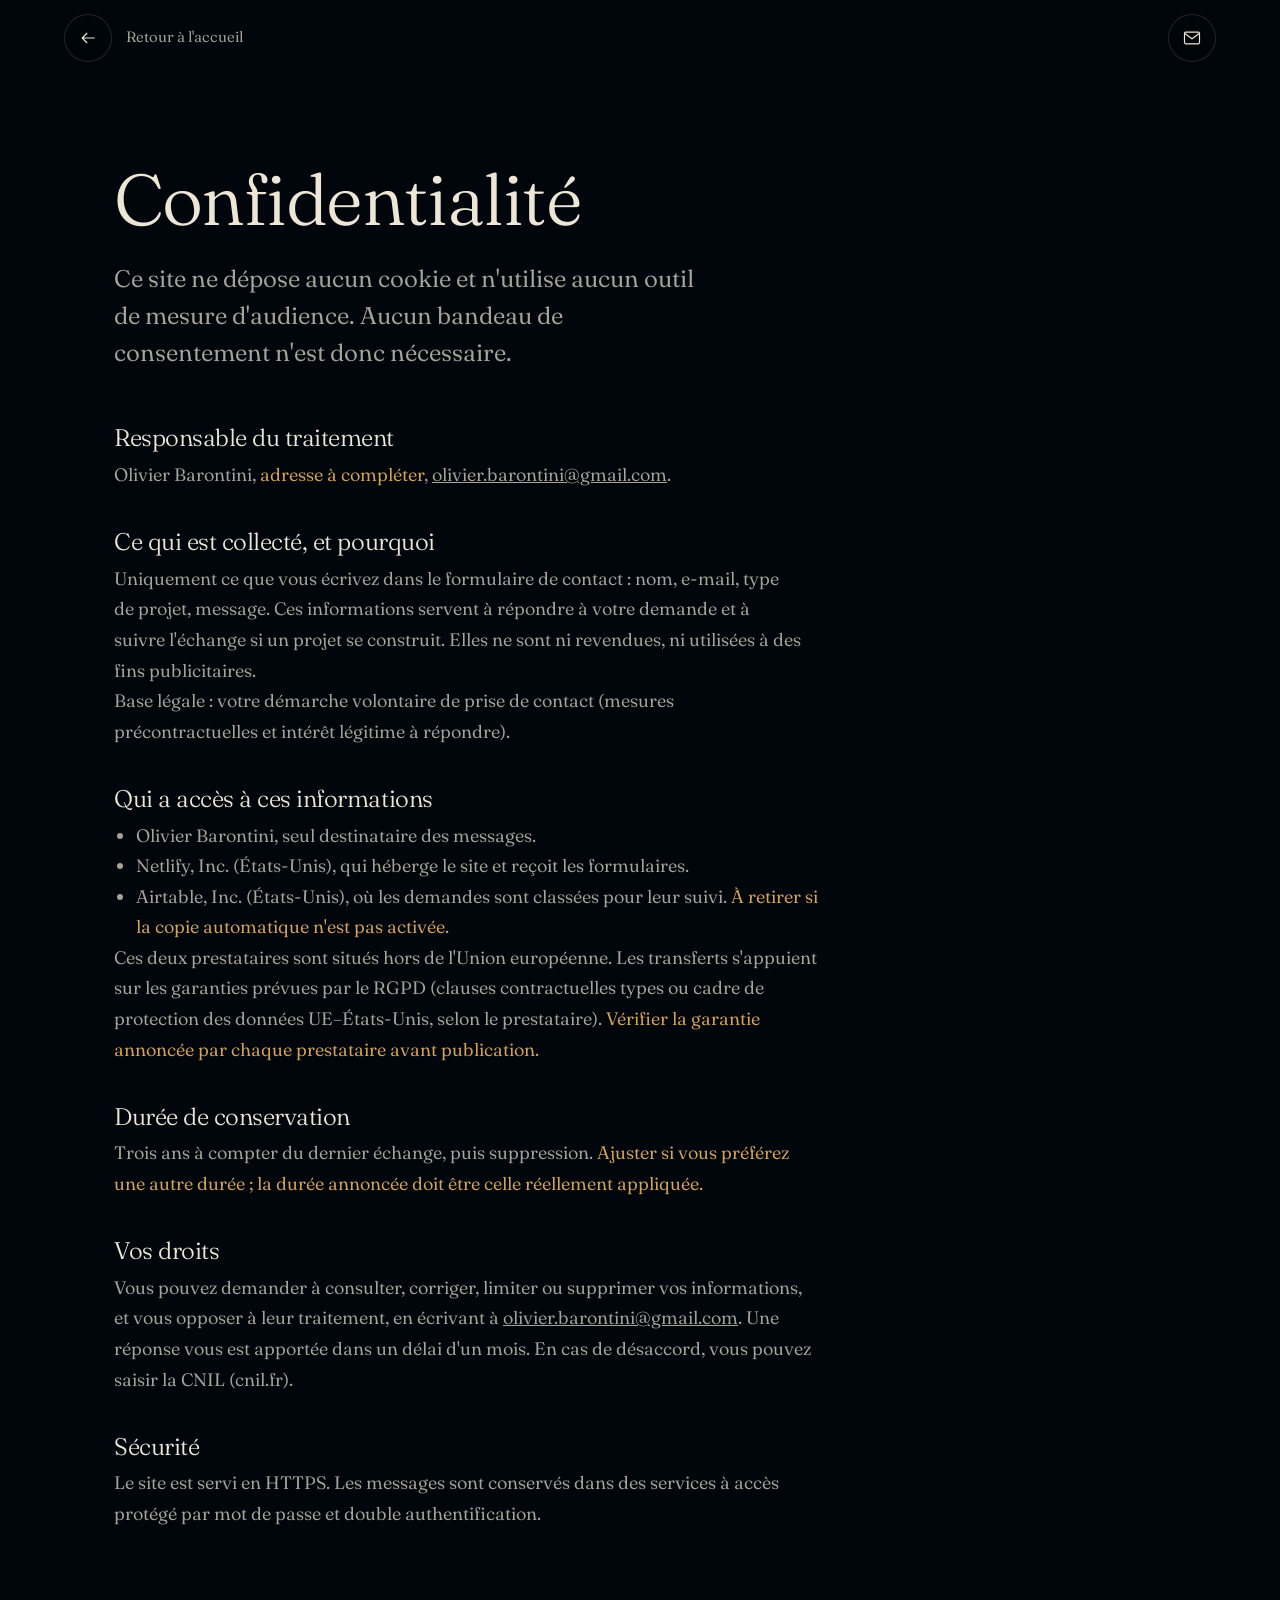
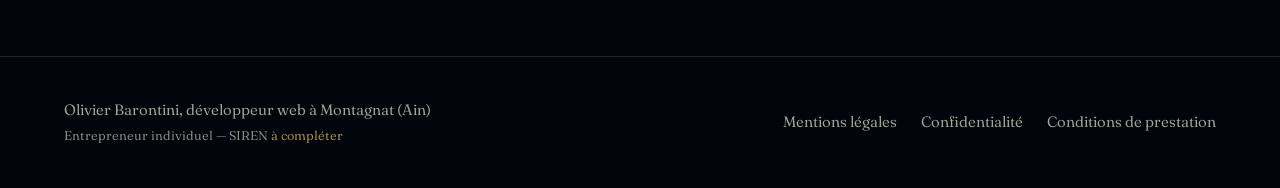
==== confidentialite/index.html @ 4375a680 "v21 : hero, navigation mobile/tablette, invitations vers le formulaire" ====
<!doctype html>
<html lang="fr">
<head>
<meta charset="utf-8">
<meta name="viewport" content="width=device-width, initial-scale=1, viewport-fit=cover">
<title>Confidentialité · Olivier Barontini</title>
<meta name="description" content="Ce que deviennent les informations envoyées par le formulaire de contact.">
<meta name="theme-color" content="#00060B">
<link rel="icon" href="/favicon.svg" type="image/svg+xml">
<link rel="preload" href="/assets/fonts/fraunces-var.woff2" as="font" type="font/woff2" crossorigin>
<script src="/assets/js/motion-flag.js"></script>
<link rel="stylesheet" href="/assets/css/tokens.css">
<link rel="stylesheet" href="/assets/css/base.css">
<link rel="stylesheet" href="/assets/css/cursor.css">
<link rel="stylesheet" href="/assets/css/scenes.css">
<link rel="stylesheet" href="/assets/css/pages.css">
</head>
<body>
<a class="skip-link" href="#contenu">Aller au contenu</a>

<!-- Barre fixe des pages secondaires : retour à gauche, contact à droite. -->
<header class="page-bar">
  <a class="action" href="/"><span class="action-icon" aria-hidden="true"><svg viewBox="0 0 24 24" fill="none" stroke="currentColor" stroke-width="1.4"><path d="M20 12H5M11 6l-6 6 6 6"/></svg></span><span class="action-label">Retour à l'accueil</span></a>
  <a class="icon-link" href="/#contact" aria-label="Me contacter"><svg viewBox="0 0 24 24" fill="none" stroke="currentColor" stroke-width="1.4" aria-hidden="true"><rect x="3" y="5" width="18" height="14" rx="1.5"/><path d="M3.5 6.5 12 13l8.5-6.5"/></svg></a>
</header>

<main id="contenu" tabindex="-1" class="page">
  <h1>Confidentialité</h1>
  <p class="lead">Ce site ne dépose aucun cookie et n'utilise aucun outil de mesure d'audience. Aucun bandeau de consentement n'est donc nécessaire.</p>
  <div class="prose">
    <section>
      <h2>Responsable du traitement</h2>
      <p>Olivier Barontini, <span class="todo">adresse à compléter</span>, <a href="mailto:olivier.barontini@gmail.com">olivier.barontini@gmail.com</a>.</p>
    </section>
    <section>
      <h2>Ce qui est collecté, et pourquoi</h2>
      <p>Uniquement ce que vous écrivez dans le formulaire de contact&nbsp;: nom, e-mail, type de projet, message. Ces informations servent à répondre à votre demande et à suivre l'échange si un projet se construit. Elles ne sont ni revendues, ni utilisées à des fins publicitaires.</p>
      <p>Base légale&nbsp;: votre démarche volontaire de prise de contact (mesures précontractuelles et intérêt légitime à répondre).</p>
    </section>
    <section>
      <h2>Qui a accès à ces informations</h2>
      <ul>
        <li>Olivier Barontini, seul destinataire des messages.</li>
        <li>Netlify, Inc. (États-Unis), qui héberge le site et reçoit les formulaires.</li>
        <li>Airtable, Inc. (États-Unis), où les demandes sont classées pour leur suivi. <span class="todo">À retirer si la copie automatique n'est pas activée.</span></li>
      </ul>
      <p>Ces deux prestataires sont situés hors de l'Union européenne. Les transferts s'appuient sur les garanties prévues par le RGPD (clauses contractuelles types ou cadre de protection des données UE–États-Unis, selon le prestataire). <span class="todo">Vérifier la garantie annoncée par chaque prestataire avant publication.</span></p>
    </section>
    <section>
      <h2>Durée de conservation</h2>
      <p>Trois ans à compter du dernier échange, puis suppression. <span class="todo">Ajuster si vous préférez une autre durée&nbsp;; la durée annoncée doit être celle réellement appliquée.</span></p>
    </section>
    <section>
      <h2>Vos droits</h2>
      <p>Vous pouvez demander à consulter, corriger, limiter ou supprimer vos informations, et vous opposer à leur traitement, en écrivant à <a href="mailto:olivier.barontini@gmail.com">olivier.barontini@gmail.com</a>. Une réponse vous est apportée dans un délai d'un mois. En cas de désaccord, vous pouvez saisir la CNIL (cnil.fr).</p>
    </section>
    <section>
      <h2>Sécurité</h2>
      <p>Le site est servi en HTTPS. Les messages sont conservés dans des services à accès protégé par mot de passe et double authentification.</p>
    </section>
  </div>
</main>

<footer class="site-footer">
  <!-- Identité légale : à compléter dès l'obtention du SIREN. -->
  <p>Olivier Barontini, développeur web à Montagnat (Ain)<br>
  <small>Entrepreneur individuel — SIREN <span class="todo">à compléter</span></small></p>
  <nav aria-label="Informations légales">
    <ul>
      <li><a href="/mentions-legales/">Mentions légales</a></li>
      <li><a href="/confidentialite/">Confidentialité</a></li>
      <li><a href="/cgv/">Conditions de prestation</a></li>
    </ul>
  </nav>
</footer>
<script src="/assets/js/cursor.js" defer></script>
</body>
</html>
---- assets/css/tokens.css ----
/* ==========================================================================
   TOKENS — la seule source des couleurs, typos et espacements du site.
   Aucune valeur en dur ailleurs : pour changer une couleur, c'est ici.

   Palette tirée de l'image des Moires elle-même :
   --night est la couleur exacte du ciel de l'image (#00060B, mesurée),
   pour que la photo du Hero se fonde dans la page sans bord visible.
   ========================================================================== */
@font-face{
  font-family:'Fraunces';
  src:url('/assets/fonts/fraunces-var.woff2') format('woff2-variations');
  font-weight:100 900;
  font-style:normal;
  font-display:swap;
}

:root{
  color-scheme:dark;

  /* Couleurs */
  --night:#00060B;        /* fond : le ciel de l'image */
  --deep:#08121A;         /* surfaces légèrement relevées (champs, cadres) */
  --parchment:#EDE6D6;    /* texte principal — contraste 16:1 sur --night */
  --mist:#A7A398;         /* texte secondaire — contraste 8:1 sur --night */
  --thread:#D6A35A;       /* le fil doré : accent unique du site */
  --ember:#FFD89A;        /* la lueur au bout du fil (focus, état actif) */

  --thread-rgb:214,163,90;
  --parchment-rgb:237,230,214;
  --line:rgba(var(--parchment-rgb),.14);

  /* Typographie : une seule famille (Fraunces, auto-hébergée),
     déclinée en graisses et en tailles. */
  --serif:'Fraunces',Georgia,'Iowan Old Style','Times New Roman',serif;

  --fs-small:0.9375rem;                       /* 15px */
  --fs-body:1.125rem;                         /* 18px */
  --fs-lead:clamp(1.25rem,1.1rem + .6vw,1.5rem);
  --fs-h2:clamp(2rem,1.4rem + 2.6vw,3.5rem);
  --fs-h1:clamp(2.4rem,1.6rem + 3.6vw,4.75rem);
  --fs-statement:clamp(2.4rem,1.3rem + 4.2vw,5rem);

  /* Espaces : de la respiration avant tout */
  --gutter:clamp(22px,5vw,72px);
  --rail-space:clamp(22px,5vw,72px);         /* recalculé en desktop (voir thread.css) */
  --scene-pad:clamp(88px,14vh,160px);
  --measure:34ch;                             /* longueur de ligne des textes courts */

  /* Mouvement : une seule courbe partout, pour la cohérence */
  --ease:cubic-bezier(.22,.61,.24,1);
  --slow:1.1s;
  --fast:.25s;
}
---- assets/css/base.css ----
/* ==========================================================================
   BASE — reset léger, typographie par défaut, utilitaires partagés.
   ========================================================================== */
*,*::before,*::after{ box-sizing:border-box; }

html{
  background:var(--night);
  -webkit-text-size-adjust:100%;
  scroll-behavior:smooth;
}
/* Très grands écrans (à partir de 1920 px) : tout le site est en rem,
   on agrandit donc la taille de base, doucement, jusqu'à 130 %.
   Sans cela, sur un écran 2560 px, textes et marges restent à l'échelle
   d'un portable et flottent dans le vide. */
@media (min-width:1920px){
  html{ font-size:min(calc(100% + (100vw - 1920px) / 128), 130%); }
}
/* Sur grand écran, chaque scène « s'aimante » doucement en haut de l'écran.
   « proximity » et non « mandatory » : le scroll reste libre, on ne force
   jamais la personne à s'arrêter quelque part. */
@media (min-width:900px){
  html{ scroll-snap-type:y proximity; }
}

body{
  margin:0;
  background:var(--night);
  color:var(--parchment);
  font-family:var(--serif);
  font-size:var(--fs-body);
  font-weight:360;
  line-height:1.7;
  font-optical-sizing:auto;
  -webkit-font-smoothing:antialiased;
  text-rendering:optimizeLegibility;
}

h1,h2,h3{ margin:0; font-weight:320; line-height:1.05; letter-spacing:-.02em; text-wrap:balance; }
p{ margin:0; text-wrap:pretty; }
img{ display:block; max-width:100%; height:auto; }
a{ color:inherit; }
ul,ol{ margin:0; padding:0; list-style:none; }

/* Focus visible partout, jamais supprimé : une lueur, comme le bout du fil. */
:focus-visible{
  outline:2px solid var(--ember);
  outline-offset:4px;
  border-radius:2px;
}

/* Lien d'évitement : premier élément atteignable au clavier. */
.skip-link{
  position:absolute; left:16px; top:-100px; z-index:100;
  padding:10px 16px; background:var(--parchment); color:var(--night);
  text-decoration:none; border-radius:4px;
}
.skip-link:focus{ top:16px; }

/* Texte réservé aux lecteurs d'écran. */
.sr-only{
  position:absolute; width:1px; height:1px; padding:0; margin:-1px;
  overflow:hidden; clip:rect(0 0 0 0); white-space:nowrap; border:0;
}

/* Étiquette discrète au-dessus d'un contenu : petite, en couleur du fil,
   en casse normale (pas de capitales espacées). */
.kicker{
  font-weight:400; line-height:1.5; letter-spacing:0;
  font-size:var(--fs-small);
  color:var(--thread);
  margin-bottom:1.1rem;
}

.lead{ font-size:var(--fs-lead); line-height:1.55; color:var(--mist); max-width:var(--measure); }

/* Bouton-icône : cercle fin, icône au trait. Toujours un nom accessible
   (aria-label) puisque l'icône seule n'a pas de texte. */
.icon-link{
  display:inline-grid; place-items:center;
  width:48px; height:48px;
  border-radius:50%;
  color:var(--parchment);
  box-shadow:inset 0 0 0 1px var(--line);
  transition:box-shadow var(--fast) var(--ease), color var(--fast) var(--ease);
}
.icon-link svg{ width:20px; height:20px; }
.icon-link:hover{ color:var(--ember); box-shadow:inset 0 0 0 1px rgba(var(--thread-rgb),.7); }

.icon-row{ display:flex; flex-wrap:wrap; gap:12px; }

/* Bouton principal : un seul style d'action, sobre. */
.btn{
  display:inline-flex; align-items:center; gap:.6em;
  min-height:48px; padding:0 1.5em;
  border:0; border-radius:999px;
  background:var(--parchment); color:var(--night);
  font:inherit; font-size:var(--fs-small); font-weight:500;
  text-decoration:none; cursor:pointer;
  transition:background var(--fast) var(--ease);
}
.btn:hover{ background:var(--ember); }
.btn svg{ width:18px; height:18px; }

@media (prefers-reduced-motion:reduce){
  html{ scroll-behavior:auto; }
  *,*::before,*::after{ transition-duration:.01ms !important; animation-duration:.01ms !important; animation-iteration-count:1 !important; }
}

/* Lien d'action : le cercle fin des débuts, accompagné d'un mot discret.
   - Le cercle garde l'élégance minimaliste de la première version.
   - Le mot, petit et en couleur secondaire, dit ce qui va se passer :
     un visiteur novice n'a plus à deviner (test du 22/09).
   - Au survol, le cercle s'allume, la flèche avance, le mot se souligne
     d'un fil doré qui se tire de gauche à droite. */
.action-row{ display:flex; flex-wrap:wrap; gap:14px 32px; }
.action{
  display:inline-flex; align-items:center; gap:14px;
  min-height:48px;
  color:var(--mist); text-decoration:none;
  font-size:var(--fs-small);
}
.action-icon{
  display:grid; place-items:center; flex:none;
  width:48px; height:48px; border-radius:50%;
  color:var(--parchment);
  box-shadow:inset 0 0 0 1px var(--line);
  transition:box-shadow var(--fast) var(--ease), color var(--fast) var(--ease);
}
.action-icon svg{ width:20px; height:20px; transition:transform var(--fast) var(--ease); }
.action-label{
  padding-bottom:2px;
  background:linear-gradient(var(--thread),var(--thread)) left bottom / 0 1px no-repeat;
  transition:background-size .45s var(--ease), color var(--fast) var(--ease);
}
.action:hover .action-icon,
.action:focus-visible .action-icon{ color:var(--ember); box-shadow:inset 0 0 0 1px rgba(var(--thread-rgb),.8); }
.action:hover .action-icon svg{ transform:translateX(2px); }
.action:hover .action-label,
.action:focus-visible .action-label{ color:var(--parchment); background-size:100% 1px; }
---- assets/css/cursor.css ----
/* ==========================================================================
   CURSEUR — un point de lumière, comme celui d'où part le fil du Hero.

   Actif uniquement avec une souris (pointeur précis + survol possible) et
   si le mouvement est autorisé : cursor.js pose alors .has-cursor sur <html>.
   Sur tactile, au clavier, en mouvement réduit ou en mode contraste élevé,
   le curseur système reste en place. Dans les champs de saisie, le curseur
   texte natif revient toujours : on ne gêne jamais la saisie.
   ========================================================================== */
.cursor{ display:none; }

.has-cursor,
.has-cursor a,
.has-cursor button,
.has-cursor label{ cursor:none; }
.has-cursor input,
.has-cursor textarea{ cursor:text; }

.has-cursor .cursor{
  display:block;
  position:fixed; z-index:200; left:0; top:0;
  pointer-events:none;
  /* --cx / --cy écrits par cursor.js */
  transform:translate3d(var(--cx,-100px),var(--cy,-100px),0);
}

/* Le point : un cœur chaud et un halo doux. */
.cursor-dot{
  position:absolute; left:-4px; top:-4px;
  width:8px; height:8px; border-radius:50%;
  background:var(--ember);
  box-shadow:0 0 10px 2px rgba(var(--thread-rgb),.85), 0 0 28px 8px rgba(var(--thread-rgb),.35);
  transition:transform var(--fast) var(--ease), opacity var(--fast) var(--ease);
}
/* L'anneau : n'apparaît que sur un élément cliquable. */
.cursor-ring{
  position:absolute; left:-22px; top:-22px;
  width:44px; height:44px; border-radius:50%;
  box-shadow:inset 0 0 0 1px rgba(var(--thread-rgb),.8);
  opacity:0; transform:scale(.4);
  transition:transform .3s var(--ease), opacity .3s var(--ease);
}
.cursor.is-link .cursor-ring{ opacity:1; transform:scale(1); }
.cursor.is-link .cursor-dot{ transform:scale(.6); }
.cursor.is-text .cursor-dot,
.cursor.is-out .cursor-dot{ opacity:0; }
.cursor.is-down .cursor-ring{ transform:scale(.8); }

@media (forced-colors:active){
  .cursor{ display:none !important; }
  .has-cursor, .has-cursor *{ cursor:auto !important; }
}
---- assets/css/scenes.css ----
/* ==========================================================================
   SCÈNES — chaque section de l'accueil occupe un écran et porte une seule
   idée. Mise en page commune ici, puis une règle par type de scène.
   ========================================================================== */
.scene{
  min-height:100svh;
  display:grid; align-content:center;
  padding:var(--scene-pad) var(--gutter) var(--scene-pad) var(--rail-space);
  scroll-snap-align:start;
}
/* :where() = spécificité nulle : les classes (.kicker, .proof-statement)
   gardent toujours la main sur cette taille par défaut. */
:where(.scene) h2{ font-size:var(--fs-h2); }

/* ---------- Apparition : une image qui se dévoile comme un fil tiré ----------
   Actif seulement si scene-reveal.js a posé .has-motion sur <html>
   (JavaScript présent ET mouvement non réduit). Sinon tout est visible. */
.has-motion .scene .frame{
  clip-path:inset(0 100% 0 0);
  transition:clip-path var(--slow) var(--ease);
}
.has-motion .scene .fade{
  opacity:0;
  transition:opacity .9s var(--ease) .25s;
}
.has-motion .scene.is-in .frame{ clip-path:inset(0 0 0 0); }
.has-motion .scene.is-in .fade{ opacity:1; }

/* Cadre d'image : l'image remplit toujours son cadre, bien recadrée. */
.frame{ display:block; position:relative; overflow:hidden; background:var(--deep); }
.frame img{ width:100%; height:100%; object-fit:cover; }

/* ---------- Ce que je fais ---------- */
/* Cette scène porte cinq lignes : on lui donne des marges un peu plus
   courtes que les autres pour qu'elle tienne dans un écran. */
.scene:has(.offer){ padding-block:clamp(56px,9vh,110px); }
/* Cinq lignes : un peu plus serré et un peu plus petit que les titres de
   scène, pour que l'ensemble tienne dans un écran. */
.offer{ display:grid; gap:clamp(20px,3vh,40px); max-width:70rem; }
.offer-item{ display:grid; gap:.9rem; }
.offer-item h3{ font-size:clamp(1.65rem,1.2rem + 1.7vw,2.5rem); font-weight:300; }
.offer-item p{ color:var(--mist); max-width:var(--measure); font-size:var(--fs-body); line-height:1.55; }
/* Mobile avec JavaScript : les titres deviennent des boutons dépliables,
   avec le même trait et le même signe « + » que la FAQ (cohérence). */
.offer.is-collapsible{ gap:0; border-top:1px solid var(--line); }
.offer.is-collapsible .offer-item{ gap:0; border-bottom:1px solid var(--line); }
.offer.is-collapsible .offer-item h3{ font-size:clamp(1.4rem,1.1rem + 1.4vw,1.9rem); }
.offer.is-collapsible .offer-item p{ padding:0 0 24px; }
.offer-toggle{
  display:flex; align-items:center; justify-content:space-between; gap:20px;
  width:100%; min-height:72px; padding:12px 0;
  border:0; background:none; color:inherit; cursor:pointer;
  font:inherit; line-height:1.15; letter-spacing:inherit; text-align:left;
}
.offer-toggle[aria-expanded="true"]{ color:var(--ember); }
.offer-toggle[aria-expanded="true"] .faq-sign{ color:var(--thread); box-shadow:inset 0 0 0 1px rgba(var(--thread-rgb),.8); }
.offer-toggle[aria-expanded="true"] .faq-sign::after{ transform:rotate(0deg); }
.has-motion .offer-item.is-open p{ animation:faqIn .45s var(--ease); }

@media (min-width:900px){
  .offer-item{ grid-template-columns:minmax(0,1.15fr) minmax(0,1fr); align-items:baseline; gap:48px; }
}

/* ---------- Preuves (projets clients) ---------- */
.proof{ display:grid; gap:clamp(36px,6vh,64px); align-items:center; }
.proof .frame{ aspect-ratio:16/10; border-radius:3px; }
.proof-statement{
  font-size:var(--fs-statement);
  font-weight:280;
  line-height:.98;
  letter-spacing:-.03em;
  max-width:11ch;
}
.proof-detail{ margin-top:1.6rem; color:var(--mist); max-width:var(--measure); }
.proof .action-row{ margin-top:2rem; }

@media (min-width:900px){
  .proof{ grid-template-columns:minmax(0,5fr) minmax(0,7fr); gap:clamp(40px,6vw,96px); }
  /* Une scène sur deux inverse image et texte : un rythme, pas un gabarit. */
  .proof--mirror .proof-text{ order:2; }
  .proof--mirror{ grid-template-columns:minmax(0,7fr) minmax(0,5fr); }
}
/* Mobile : l'image reste dans les marges. Débordant à droite, elle
   donnait l'impression d'une page mal cadrée. */
@media (max-width:899.98px){
  .proof .frame{ order:-1; }
}

/* ---------- Parcours ---------- */
.journey{ display:grid; gap:clamp(36px,6vh,64px); align-items:center; }
.journey .frame{ aspect-ratio:4/5; max-height:72svh; max-width:440px; border-radius:3px; }
.journey-text p + p{ margin-top:1.2rem; }
.journey-text h2{ margin-bottom:1.8rem; max-width:14ch; }
.journey-text p{ max-width:40ch; color:var(--mist); }
.journey-text strong{ color:var(--parchment); font-weight:450; }
.journey .icon-row{ margin-top:2rem; }
@media (min-width:900px){
  .journey{ grid-template-columns:minmax(0,4fr) minmax(0,6fr); gap:clamp(40px,6vw,110px); }
}

/* ---------- Pied de page ---------- */
.site-footer{
  display:flex; flex-wrap:wrap; align-items:center; justify-content:space-between; gap:20px;
  padding:40px var(--gutter) max(40px,env(safe-area-inset-bottom)) var(--rail-space);
  border-top:1px solid var(--line);
  font-size:var(--fs-small); color:var(--mist);
}
.site-footer nav ul{ display:flex; flex-wrap:wrap; gap:8px 24px; }
.site-footer a{ text-decoration:none; }
.site-footer a:hover{ color:var(--parchment); text-decoration:underline; text-underline-offset:4px; }

@media (max-width:899.98px){
  .journey .frame{ max-height:56svh; max-width:none; }
}

/* Traits personnels (scène Parcours) : chaque ligne est un petit nœud
   sur le fil, le même motif que la navigation. */
.traits-title{
  margin-top:2.2rem;
  font-size:var(--fs-small); font-weight:400; line-height:1.5; letter-spacing:0;
  color:var(--thread);
}
.traits{ margin-top:.8rem; display:grid; gap:.5rem; }
.traits li{
  display:flex; align-items:center; gap:14px;
  color:var(--parchment);
}
.traits li::before{
  content:''; flex:none;
  width:7px; height:7px; border-radius:50%;
  background:var(--thread);
  box-shadow:0 0 8px rgba(var(--thread-rgb),.6);
}

/* Rappel d'identité dans le pied de page. */
.site-footer small{ font-size:.85em; opacity:.85; }
---- assets/css/pages.css ----
/* ==========================================================================
   PAGES SECONDAIRES — études de cas, mentions, confidentialité, merci, 404.
   Même grammaire que l'accueil, sans le fil : une barre de retour fixe.
   ========================================================================== */
.page-bar{
  position:fixed; z-index:50; top:0; left:0; right:0;
  display:flex; justify-content:space-between; align-items:center;
  padding:max(14px,env(safe-area-inset-top)) var(--gutter) 14px;
  pointer-events:none;
}
.page-bar > *{ pointer-events:auto; }
.page-bar .icon-link{ background:rgba(0,6,11,.6); backdrop-filter:blur(6px); }

.page{ padding:clamp(120px,18vh,180px) var(--gutter) var(--scene-pad); max-width:1180px; margin:0 auto; }
.page h1{ font-size:var(--fs-h1); max-width:16ch; }
.page .lead{ margin-top:1.4rem; max-width:40ch; }

/* Étude de cas */
.case-cover{ margin-top:clamp(48px,8vh,88px); aspect-ratio:16/10; border-radius:3px; }
.case-result{ margin-top:clamp(64px,10vh,120px); }
.case-result p{ font-size:var(--fs-statement); font-weight:280; line-height:1; letter-spacing:-.03em; max-width:13ch; }
.case-result small{ display:block; margin-top:1.2rem; font-size:var(--fs-small); color:var(--mist); max-width:48ch; }

.case-story{ margin-top:clamp(72px,12vh,140px); display:grid; gap:clamp(56px,9vh,96px); }
.case-story section{ display:grid; gap:1rem; }
.case-story h2{ font-size:clamp(1.6rem,1.2rem + 1.6vw,2.4rem); }
.case-story p{ color:var(--mist); max-width:60ch; }
@media (min-width:900px){
  .case-story section{ grid-template-columns:minmax(0,4fr) minmax(0,7fr); gap:48px; }
}
.case-end{ margin-top:clamp(72px,12vh,140px); display:flex; flex-wrap:wrap; gap:14px; align-items:center; }

/* Textes légaux : lisibles, rien de plus. */
.prose{ margin-top:clamp(40px,6vh,64px); max-width:64ch; display:grid; gap:2.4rem; }
.prose h2{ font-size:1.5rem; margin-bottom:.6rem; }
.prose p, .prose li{ color:var(--mist); }
.prose ul{ list-style:disc; padding-left:1.2em; }
.todo{ color:var(--thread); }
.page-bar .action-icon{ background:rgba(0,6,11,.6); backdrop-filter:blur(6px); }
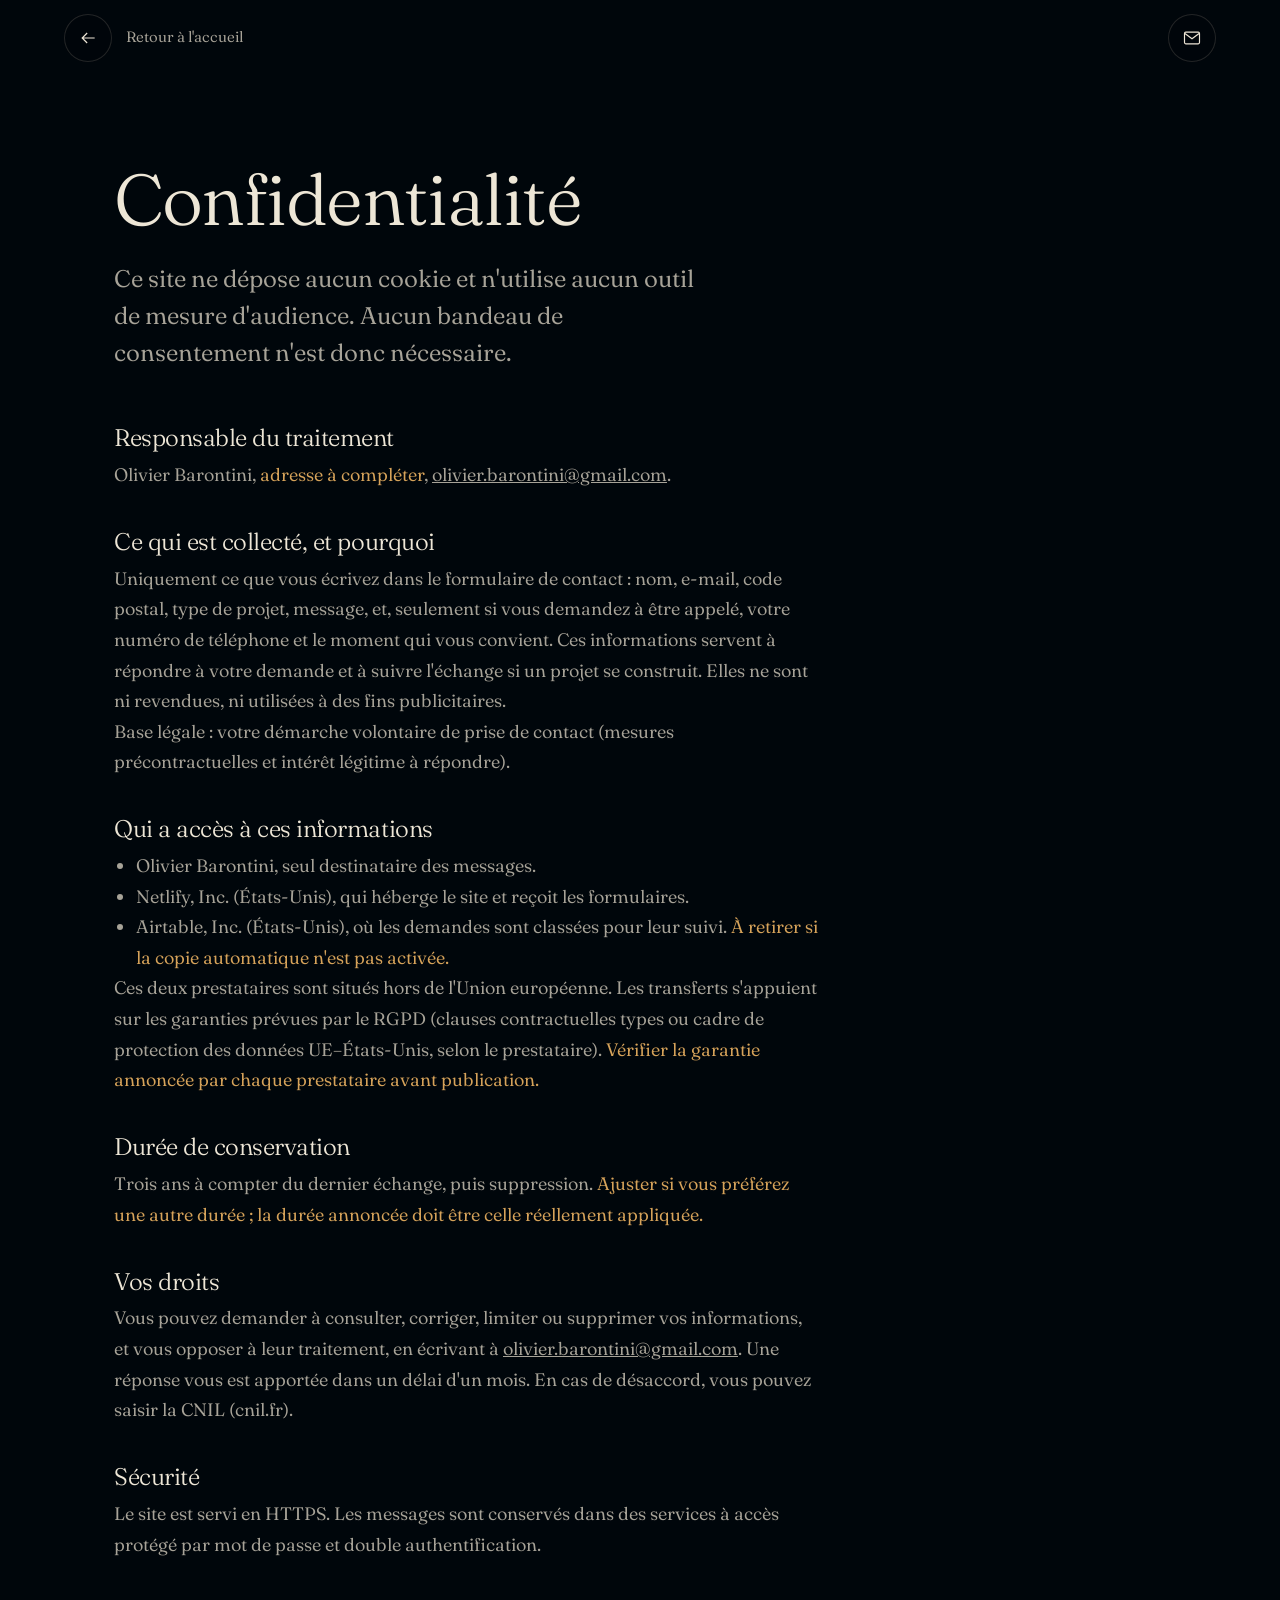
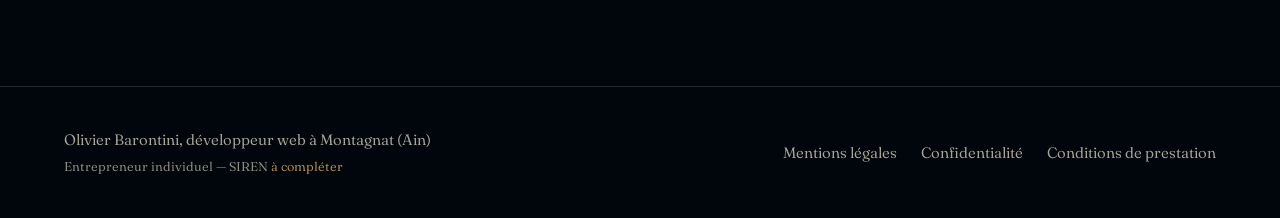
==== commit b03ad133: "v28 : textes des réalisations, lampe douce, Hero adouci, bouton pause" ====
--- a/confidentialite/index.html
+++ b/confidentialite/index.html
@@ -34,7 +34,7 @@
     </section>
     <section>
       <h2>Ce qui est collecté, et pourquoi</h2>
-      <p>Uniquement ce que vous écrivez dans le formulaire de contact&nbsp;: nom, e-mail, type de projet, message. Ces informations servent à répondre à votre demande et à suivre l'échange si un projet se construit. Elles ne sont ni revendues, ni utilisées à des fins publicitaires.</p>
+      <p>Uniquement ce que vous écrivez dans le formulaire de contact&nbsp;: nom, e-mail, code postal, type de projet, message, et, seulement si vous demandez à être appelé, votre numéro de téléphone et le moment qui vous convient. Ces informations servent à répondre à votre demande et à suivre l'échange si un projet se construit. Elles ne sont ni revendues, ni utilisées à des fins publicitaires.</p>
       <p>Base légale&nbsp;: votre démarche volontaire de prise de contact (mesures précontractuelles et intérêt légitime à répondre).</p>
     </section>
     <section>
--- a/assets/css/tokens.css
+++ b/assets/css/tokens.css
@@ -24,9 +24,14 @@
   --mist:#A7A398;         /* texte secondaire — contraste 8:1 sur --night */
   --thread:#D6A35A;       /* le fil doré : accent unique du site */
   --ember:#FFD89A;        /* la lueur au bout du fil (focus, état actif) */
+  --moon:#DCE3E5;         /* lumière froide des reflets sur l'eau : la brise,
+                             les mots mis en valeur, les états sélectionnés.
+                             L'or reste réservé au fil (navigation, repères). */
+  --panel:#0A141C;        /* fond du formulaire : juste assez pour l'envelopper */
 
   --thread-rgb:214,163,90;
   --parchment-rgb:237,230,214;
+  --moon-rgb:220,227,229;
   --line:rgba(var(--parchment-rgb),.14);
 
   /* Typographie : une seule famille (Fraunces, auto-hébergée),
@@ -50,4 +55,5 @@
   --ease:cubic-bezier(.22,.61,.24,1);
   --slow:1.1s;
   --fast:.25s;
+  --radius:2px;          /* angles presque nets : boutons, choix, panneaux */
 }
--- a/assets/css/base.css
+++ b/assets/css/base.css
@@ -92,13 +92,13 @@
 .btn{
   display:inline-flex; align-items:center; gap:.6em;
   min-height:48px; padding:0 1.5em;
-  border:0; border-radius:999px;
+  border:0; border-radius:var(--radius);
   background:var(--parchment); color:var(--night);
   font:inherit; font-size:var(--fs-small); font-weight:500;
   text-decoration:none; cursor:pointer;
   transition:background var(--fast) var(--ease);
 }
-.btn:hover{ background:var(--ember); }
+.btn:hover{ background:#fff; }
 .btn svg{ width:18px; height:18px; }
 
 @media (prefers-reduced-motion:reduce){
@@ -137,3 +137,36 @@
 .action:hover .action-icon svg{ transform:translateX(2px); }
 .action:hover .action-label,
 .action:focus-visible .action-label{ color:var(--parchment); background-size:100% 1px; }
+
+/* En-tête de section : étiquette (le nom de la section, le même que dans
+   la navigation), titre qui dit ce que la section contient, et au besoin
+   une phrase d'introduction. Toutes les sections suivent ce modèle. */
+.section-head{ display:grid; gap:0; max-width:46rem; }
+.section-head h2{ max-width:18ch; }
+.section-head .lead{ margin-top:1.3rem; max-width:44ch; }
+
+/* ---------- Transition entre pages (réalisation → page du projet) ----------
+   La capture cliquée sur l'accueil devient l'image de couverture de la
+   page du projet (même view-transition-name des deux côtés). Navigateurs
+   qui ne gèrent pas encore cette technique : la page s'ouvre normalement.
+   Mouvement réduit ou animations en pause : pas de transition. */
+@view-transition{ navigation:auto; }
+::view-transition-group(*){ animation-duration:.7s; animation-timing-function:cubic-bezier(.22,.61,.24,1); }
+@media (prefers-reduced-motion:reduce){
+  @view-transition{ navigation:none; }
+}
+html:not(.has-motion)::view-transition-group(*),
+html:not(.has-motion)::view-transition-old(*),
+html:not(.has-motion)::view-transition-new(*){ animation:none; }
+
+/* ---------- Bouton « animations en pause » ----------
+   Critère WCAG 2.2.2 : tout mouvement automatique de plus de 5 s doit
+   pouvoir être arrêté. Masqué si le système demande déjà moins de
+   mouvement (rien ne bouge alors). */
+.motion-toggle{ border:0; background:none; padding:0; cursor:pointer; font:inherit; }
+.motion-toggle .icon-play{ display:none; }
+.motion-toggle[aria-pressed="true"] .icon-pause{ display:none; }
+.motion-toggle[aria-pressed="true"] .icon-play{ display:block; }
+@media (prefers-reduced-motion:reduce){ .motion-toggle{ display:none !important; } }
+/* En pause : l'indice de scroll du Hero s'arrête aussi. */
+html:not(.has-motion) .hero-cue span{ animation:none; opacity:.7; }
--- a/assets/css/cursor.css
+++ b/assets/css/cursor.css
@@ -29,7 +29,7 @@
   position:absolute; left:-4px; top:-4px;
   width:8px; height:8px; border-radius:50%;
   background:var(--ember);
-  box-shadow:0 0 10px 2px rgba(var(--thread-rgb),.85), 0 0 28px 8px rgba(var(--thread-rgb),.35);
+  box-shadow:0 0 8px 1px rgba(var(--thread-rgb),.6), 0 0 22px 6px rgba(var(--moon-rgb),.12);
   transition:transform var(--fast) var(--ease), opacity var(--fast) var(--ease);
 }
 /* L'anneau : n'apparaît que sur un élément cliquable. */
@@ -46,6 +46,23 @@
 .cursor.is-out .cursor-dot{ opacity:0; }
 .cursor.is-down .cursor-ring{ transform:scale(.8); }
 
+/* Libellé dans l'anneau (éléments marqués data-cursor, ex. « Voir » sur
+   les réalisations) : l'anneau s'agrandit et annonce l'action du clic. */
+.cursor-text{
+  position:absolute; left:0; top:0;
+  transform:translate(-50%,-50%) scale(.6);
+  font-size:.8125rem; letter-spacing:.02em; color:var(--night);
+  opacity:0; white-space:nowrap;
+  transition:opacity .25s var(--ease), transform .3s var(--ease);
+}
+.cursor.is-labeled .cursor-ring{
+  transform:scale(1.7);
+  background:rgba(var(--parchment-rgb),.92);
+  box-shadow:none; opacity:1;
+}
+.cursor.is-labeled .cursor-dot{ opacity:0; }
+.cursor.is-labeled .cursor-text{ opacity:1; transform:translate(-50%,-50%) scale(1); }
+
 @media (forced-colors:active){
   .cursor{ display:none !important; }
   .has-cursor, .has-cursor *{ cursor:auto !important; }
--- a/assets/css/scenes.css
+++ b/assets/css/scenes.css
@@ -30,15 +30,16 @@
 .frame{ display:block; position:relative; overflow:hidden; background:var(--deep); }
 .frame img{ width:100%; height:100%; object-fit:cover; }
 
-/* ---------- Ce que je fais ---------- */
-/* Cette scène porte cinq lignes : on lui donne des marges un peu plus
+/* ---------- Services ---------- */
+/* Cette scène porte un en-tête et cinq lignes : des marges un peu plus
    courtes que les autres pour qu'elle tienne dans un écran. */
 .scene:has(.offer){ padding-block:clamp(56px,9vh,110px); }
+.scene:has(.offer) .section-head{ margin-bottom:clamp(36px,6vh,72px); }
 /* Cinq lignes : un peu plus serré et un peu plus petit que les titres de
    scène, pour que l'ensemble tienne dans un écran. */
 .offer{ display:grid; gap:clamp(20px,3vh,40px); max-width:70rem; }
 .offer-item{ display:grid; gap:.9rem; }
-.offer-item h3{ font-size:clamp(1.65rem,1.2rem + 1.7vw,2.5rem); font-weight:300; }
+.offer-item h3{ font-size:clamp(1.5rem,1.15rem + 1.3vw,2.2rem); font-weight:300; }
 .offer-item p{ color:var(--mist); max-width:var(--measure); font-size:var(--fs-body); line-height:1.55; }
 /* Mobile avec JavaScript : les titres deviennent des boutons dépliables,
    avec le même trait et le même signe « + » que la FAQ (cohérence). */
@@ -65,12 +66,31 @@
 .proof{ display:grid; gap:clamp(36px,6vh,64px); align-items:center; }
 .proof .frame{ aspect-ratio:16/10; border-radius:3px; }
 .proof-statement{
-  font-size:var(--fs-statement);
+  font-size:clamp(2.2rem,1.2rem + 3vw,4rem);
   font-weight:280;
-  line-height:.98;
+  line-height:1;
   letter-spacing:-.03em;
-  max-width:11ch;
+  max-width:13ch;
 }
+
+/* Introduction des réalisations : un écran court, pas une scène pleine. */
+.scene--intro{ min-height:auto; padding-bottom:0; }
+/* Le premier projet suit son introduction sans écran vide entre les deux. */
+.scene--intro + .scene{ min-height:auto; padding-top:clamp(48px,8vh,96px); scroll-snap-align:none; }
+
+/* Les trois temps d'un projet : sa demande, ce que j'ai fait, le résultat.
+   Un libellé court à gauche, le texte à droite : on lit la structure
+   d'un coup d'œil, même sans lire le détail. */
+.proof-facts{ margin:2rem 0 0; display:grid; gap:1.1rem; max-width:40rem; }
+.proof-facts > div{ display:grid; gap:.2rem; padding-top:1.1rem; border-top:1px solid var(--line); }
+.proof-facts dt{ font-size:var(--fs-small); color:var(--parchment); font-weight:450; }
+.proof-facts dd{ margin:0; color:var(--mist); line-height:1.6; }
+@media (min-width:1200px){
+  .proof-facts > div{ grid-template-columns:9.5rem minmax(0,1fr); gap:1.2rem; }
+}
+/* L'objectif du client, avant le résultat : on lit « ce qu'il voulait »,
+   puis « ce qu'il a obtenu ». */
+.proof-goal{ margin:.4rem 0 1.1rem; font-size:var(--fs-lead); font-weight:350; line-height:1.3; max-width:var(--measure); }
 .proof-detail{ margin-top:1.6rem; color:var(--mist); max-width:var(--measure); }
 .proof .action-row{ margin-top:2rem; }
 
@@ -127,10 +147,27 @@
 }
 .traits li::before{
   content:''; flex:none;
-  width:7px; height:7px; border-radius:50%;
+  width:5px; height:5px;
   background:var(--thread);
-  box-shadow:0 0 8px rgba(var(--thread-rgb),.6);
 }
 
 /* Rappel d'identité dans le pied de page. */
 .site-footer small{ font-size:.85em; opacity:.85; }
+
+/* Services, grand écran : l'en-tête reprend les deux colonnes de la liste
+   (titre à gauche, introduction à droite, alignée sur les descriptions),
+   pour que l'ensemble tienne dans un écran et se lise comme un tableau. */
+@media (min-width:900px){
+  .scene:has(.offer) .section-head{
+    max-width:70rem;
+    grid-template-columns:minmax(0,1.15fr) minmax(0,1fr);
+    column-gap:48px; align-items:end;
+  }
+  .scene:has(.offer) .section-head .kicker{ grid-column:1 / -1; }
+  .scene:has(.offer) .section-head .lead{ margin-top:0; font-size:var(--fs-body); max-width:var(--measure); }
+  .scene:has(.offer) .section-head{ margin-bottom:clamp(28px,4.5vh,56px); padding-bottom:clamp(20px,3vh,32px); border-bottom:1px solid var(--line); }
+}
+.journey-text .kicker{ color:var(--thread); }
+
+/* Transparence : statut du projet, sous l'étiquette. */
+.proof-status{ margin:-.4rem 0 1.2rem; font-size:var(--fs-small); color:var(--mist); font-style:italic; }
--- a/assets/css/pages.css
+++ b/assets/css/pages.css
@@ -26,7 +26,11 @@
 .case-story h2{ font-size:clamp(1.6rem,1.2rem + 1.6vw,2.4rem); }
 .case-story p{ color:var(--mist); max-width:60ch; }
 @media (min-width:900px){
-  .case-story section{ grid-template-columns:minmax(0,4fr) minmax(0,7fr); gap:48px; }
+  .case-story section{ grid-template-columns:minmax(0,4fr) minmax(0,7fr); gap:0 48px; align-items:start; }
+  .case-story section p + p{ margin-top:1rem; }
+  /* Titre à gauche, sur toute la hauteur ; les paragraphes s'empilent à droite. */
+  .case-story section h2{ grid-row:1 / span 9; }
+  .case-story section p{ grid-column:2; }
 }
 .case-end{ margin-top:clamp(72px,12vh,140px); display:flex; flex-wrap:wrap; gap:14px; align-items:center; }
 
@@ -37,3 +41,4 @@
 .prose ul{ list-style:disc; padding-left:1.2em; }
 .todo{ color:var(--thread); }
 .page-bar .action-icon{ background:rgba(0,6,11,.6); backdrop-filter:blur(6px); }
+.case-status{ margin-top:.8rem; font-size:var(--fs-small); color:var(--mist); font-style:italic; }
